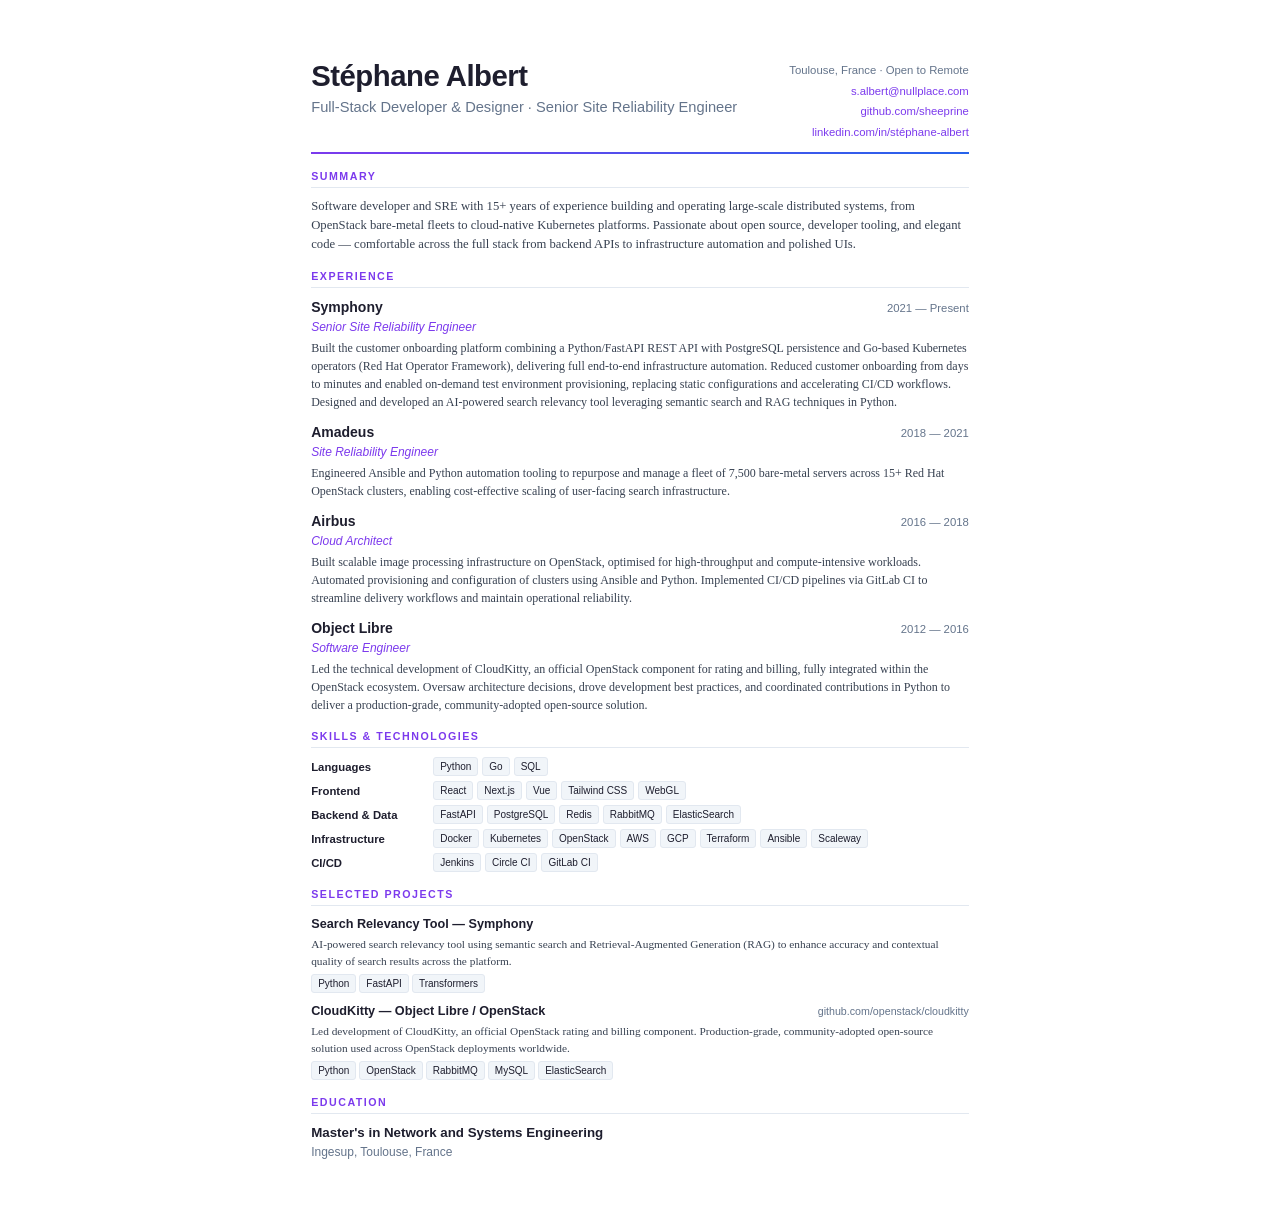
==== resume.html @ 36e1dfba "Initial commit" ====
<!DOCTYPE html>
<html lang="en">
<head>
  <meta charset="UTF-8" />
  <meta name="viewport" content="width=device-width, initial-scale=1.0" />
  <title>Stéphane Albert — Resume</title>
  <style>
    *, *::before, *::after { box-sizing: border-box; margin: 0; padding: 0; }

    :root {
      --accent: #7c3aed;
      --accent2: #2563eb;
      --text: #1e1e2e;
      --muted: #64748b;
      --border: #e2e8f0;
      --bg-tag: #f1f5f9;
    }

    body {
      font-family: 'Georgia', 'Times New Roman', serif;
      font-size: 10.5pt;
      color: var(--text);
      background: #fff;
      line-height: 1.5;
    }

    /* ── Page layout ── */
    .page {
      width: 210mm;
      min-height: 297mm;
      padding: 16mm 18mm 14mm;
      margin: 0 auto;
    }

    @media print {
      @page { size: A4; margin: 0; }
      .page { padding: 16mm 18mm 14mm; }
      body { -webkit-print-color-adjust: exact; print-color-adjust: exact; }
    }

    /* ── Header ── */
    header {
      display: flex;
      justify-content: space-between;
      align-items: flex-start;
      border-bottom: 2px solid transparent;
      border-image: linear-gradient(90deg, var(--accent), var(--accent2)) 1;
      padding-bottom: 10px;
      margin-bottom: 14px;
      gap: 16px;
    }

    .header-name h1 {
      font-size: 22pt;
      font-weight: 700;
      font-family: 'Arial', sans-serif;
      letter-spacing: -0.5px;
      line-height: 1.1;
    }

    .header-name h2 {
      font-size: 11pt;
      font-weight: 400;
      color: var(--muted);
      font-family: 'Arial', sans-serif;
      margin-top: 3px;
    }

    .header-contact {
      text-align: right;
      font-size: 8.5pt;
      color: var(--muted);
      font-family: 'Arial', sans-serif;
      line-height: 1.8;
    }

    .header-contact a {
      color: var(--accent);
      text-decoration: none;
    }

    /* ── Section ── */
    section { margin-bottom: 14px; }

    .section-heading {
      font-family: 'Arial', sans-serif;
      font-size: 8pt;
      font-weight: 700;
      text-transform: uppercase;
      letter-spacing: 1.5px;
      color: var(--accent);
      border-bottom: 1px solid var(--border);
      padding-bottom: 3px;
      margin-bottom: 9px;
    }

    /* ── Summary ── */
    .summary p { font-size: 9.5pt; color: #374151; }

    /* ── Experience ── */
    .exp-item { margin-bottom: 11px; }
    .exp-item:last-child { margin-bottom: 0; }

    .exp-header {
      display: flex;
      justify-content: space-between;
      align-items: baseline;
      gap: 8px;
    }

    .exp-company {
      font-family: 'Arial', sans-serif;
      font-size: 10.5pt;
      font-weight: 700;
    }

    .exp-period {
      font-family: 'Arial', sans-serif;
      font-size: 8.5pt;
      color: var(--muted);
      white-space: nowrap;
    }

    .exp-role {
      font-family: 'Arial', sans-serif;
      font-size: 9pt;
      color: var(--accent);
      font-style: italic;
      margin-bottom: 3px;
    }

    .exp-desc {
      font-size: 9pt;
      color: #374151;
    }

    /* ── Skills ── */
    .skills-grid {
      display: grid;
      grid-template-columns: 110px 1fr;
      gap: 5px 12px;
    }

    .skill-label {
      font-family: 'Arial', sans-serif;
      font-size: 8.5pt;
      font-weight: 700;
      color: var(--text);
      padding-top: 2px;
    }

    .skill-tags {
      display: flex;
      flex-wrap: wrap;
      gap: 4px;
      align-items: center;
    }

    .tag {
      font-family: 'Arial', sans-serif;
      font-size: 7.5pt;
      background: var(--bg-tag);
      color: var(--text);
      border: 1px solid var(--border);
      border-radius: 3px;
      padding: 1px 6px;
    }

    /* ── Projects ── */
    .project-item { margin-bottom: 9px; }
    .project-item:last-child { margin-bottom: 0; }

    .project-header {
      display: flex;
      justify-content: space-between;
      align-items: baseline;
      gap: 8px;
    }

    .project-title {
      font-family: 'Arial', sans-serif;
      font-size: 9.5pt;
      font-weight: 700;
    }

    .project-desc {
      font-size: 8.5pt;
      color: #374151;
      margin-top: 2px;
    }

    .project-tags {
      display: flex;
      flex-wrap: wrap;
      gap: 3px;
      margin-top: 4px;
    }

    /* ── Education ── */
    .edu-header {
      display: flex;
      justify-content: space-between;
      align-items: baseline;
    }

    .edu-degree {
      font-family: 'Arial', sans-serif;
      font-size: 10pt;
      font-weight: 700;
    }

    .edu-school {
      font-family: 'Arial', sans-serif;
      font-size: 9pt;
      color: var(--muted);
    }
  </style>
</head>
<body>
<div class="page">

  <!-- Header -->
  <header>
    <div class="header-name">
      <h1>Stéphane Albert</h1>
      <h2>Full-Stack Developer &amp; Designer · Senior Site Reliability Engineer</h2>
    </div>
    <div class="header-contact">
      <div>Toulouse, France · Open to Remote</div>
      <div><a href="mailto:s.albert@nullplace.com">s.albert@nullplace.com</a></div>
      <div><a href="https://github.com/sheeprine">github.com/sheeprine</a></div>
      <div><a href="https://www.linkedin.com/in/stéphane-albert-a486a2100/">linkedin.com/in/stéphane-albert</a></div>
    </div>
  </header>

  <!-- Summary -->
  <section class="summary">
    <h3 class="section-heading">Summary</h3>
    <p>
      Software developer and SRE with 15+ years of experience building and operating large-scale distributed
      systems, from OpenStack bare-metal fleets to cloud-native Kubernetes platforms. Passionate about
      open source, developer tooling, and elegant code — comfortable across the full stack from backend
      APIs to infrastructure automation and polished UIs.
    </p>
  </section>

  <!-- Experience -->
  <section>
    <h3 class="section-heading">Experience</h3>

    <div class="exp-item">
      <div class="exp-header">
        <span class="exp-company">Symphony</span>
        <span class="exp-period">2021 — Present</span>
      </div>
      <div class="exp-role">Senior Site Reliability Engineer</div>
      <p class="exp-desc">
        Built the customer onboarding platform combining a Python/FastAPI REST API with PostgreSQL
        persistence and Go-based Kubernetes operators (Red Hat Operator Framework), delivering
        full end-to-end infrastructure automation. Reduced customer onboarding from days to minutes
        and enabled on-demand test environment provisioning, replacing static configurations and
        accelerating CI/CD workflows. Designed and developed an AI-powered search relevancy tool
        leveraging semantic search and RAG techniques in Python.
      </p>
    </div>

    <div class="exp-item">
      <div class="exp-header">
        <span class="exp-company">Amadeus</span>
        <span class="exp-period">2018 — 2021</span>
      </div>
      <div class="exp-role">Site Reliability Engineer</div>
      <p class="exp-desc">
        Engineered Ansible and Python automation tooling to repurpose and manage a fleet of 7,500
        bare-metal servers across 15+ Red Hat OpenStack clusters, enabling cost-effective scaling
        of user-facing search infrastructure.
      </p>
    </div>

    <div class="exp-item">
      <div class="exp-header">
        <span class="exp-company">Airbus</span>
        <span class="exp-period">2016 — 2018</span>
      </div>
      <div class="exp-role">Cloud Architect</div>
      <p class="exp-desc">
        Built scalable image processing infrastructure on OpenStack, optimised for high-throughput
        and compute-intensive workloads. Automated provisioning and configuration of clusters using
        Ansible and Python. Implemented CI/CD pipelines via GitLab CI to streamline delivery
        workflows and maintain operational reliability.
      </p>
    </div>

    <div class="exp-item">
      <div class="exp-header">
        <span class="exp-company">Object Libre</span>
        <span class="exp-period">2012 — 2016</span>
      </div>
      <div class="exp-role">Software Engineer</div>
      <p class="exp-desc">
        Led the technical development of CloudKitty, an official OpenStack component for rating
        and billing, fully integrated within the OpenStack ecosystem. Oversaw architecture
        decisions, drove development best practices, and coordinated contributions in Python to
        deliver a production-grade, community-adopted open-source solution.
      </p>
    </div>
  </section>

  <!-- Skills -->
  <section>
    <h3 class="section-heading">Skills &amp; Technologies</h3>
    <div class="skills-grid">
      <div class="skill-label">Languages</div>
      <div class="skill-tags">
        <span class="tag">Python</span>
        <span class="tag">Go</span>
        <span class="tag">SQL</span>
      </div>

      <div class="skill-label">Frontend</div>
      <div class="skill-tags">
        <span class="tag">React</span>
        <span class="tag">Next.js</span>
        <span class="tag">Vue</span>
        <span class="tag">Tailwind CSS</span>
        <span class="tag">WebGL</span>
      </div>

      <div class="skill-label">Backend &amp; Data</div>
      <div class="skill-tags">
        <span class="tag">FastAPI</span>
        <span class="tag">PostgreSQL</span>
        <span class="tag">Redis</span>
        <span class="tag">RabbitMQ</span>
        <span class="tag">ElasticSearch</span>
      </div>

      <div class="skill-label">Infrastructure</div>
      <div class="skill-tags">
        <span class="tag">Docker</span>
        <span class="tag">Kubernetes</span>
        <span class="tag">OpenStack</span>
        <span class="tag">AWS</span>
        <span class="tag">GCP</span>
        <span class="tag">Terraform</span>
        <span class="tag">Ansible</span>
        <span class="tag">Scaleway</span>
      </div>

      <div class="skill-label">CI/CD</div>
      <div class="skill-tags">
        <span class="tag">Jenkins</span>
        <span class="tag">Circle CI</span>
        <span class="tag">GitLab CI</span>
      </div>
    </div>
  </section>

  <!-- Selected Projects -->
  <section>
    <h3 class="section-heading">Selected Projects</h3>

    <div class="project-item">
      <div class="project-header">
        <span class="project-title">Search Relevancy Tool — Symphony</span>
      </div>
      <p class="project-desc">
        AI-powered search relevancy tool using semantic search and Retrieval-Augmented Generation (RAG)
        to enhance accuracy and contextual quality of search results across the platform.
      </p>
      <div class="project-tags">
        <span class="tag">Python</span><span class="tag">FastAPI</span><span class="tag">Transformers</span>
      </div>
    </div>

    <div class="project-item">
      <div class="project-header">
        <span class="project-title">CloudKitty — Object Libre / OpenStack</span>
        <span style="font-size:8pt; color: var(--muted); font-family: Arial, sans-serif;">github.com/openstack/cloudkitty</span>
      </div>
      <p class="project-desc">
        Led development of CloudKitty, an official OpenStack rating and billing component.
        Production-grade, community-adopted open-source solution used across OpenStack deployments worldwide.
      </p>
      <div class="project-tags">
        <span class="tag">Python</span><span class="tag">OpenStack</span><span class="tag">RabbitMQ</span><span class="tag">MySQL</span><span class="tag">ElasticSearch</span>
      </div>
    </div>
  </section>

  <!-- Education -->
  <section>
    <h3 class="section-heading">Education</h3>
    <div class="edu-header">
      <span class="edu-degree">Master's in Network and Systems Engineering</span>
    </div>
    <div class="edu-school">Ingesup, Toulouse, France</div>
  </section>

</div>
</body>
</html>
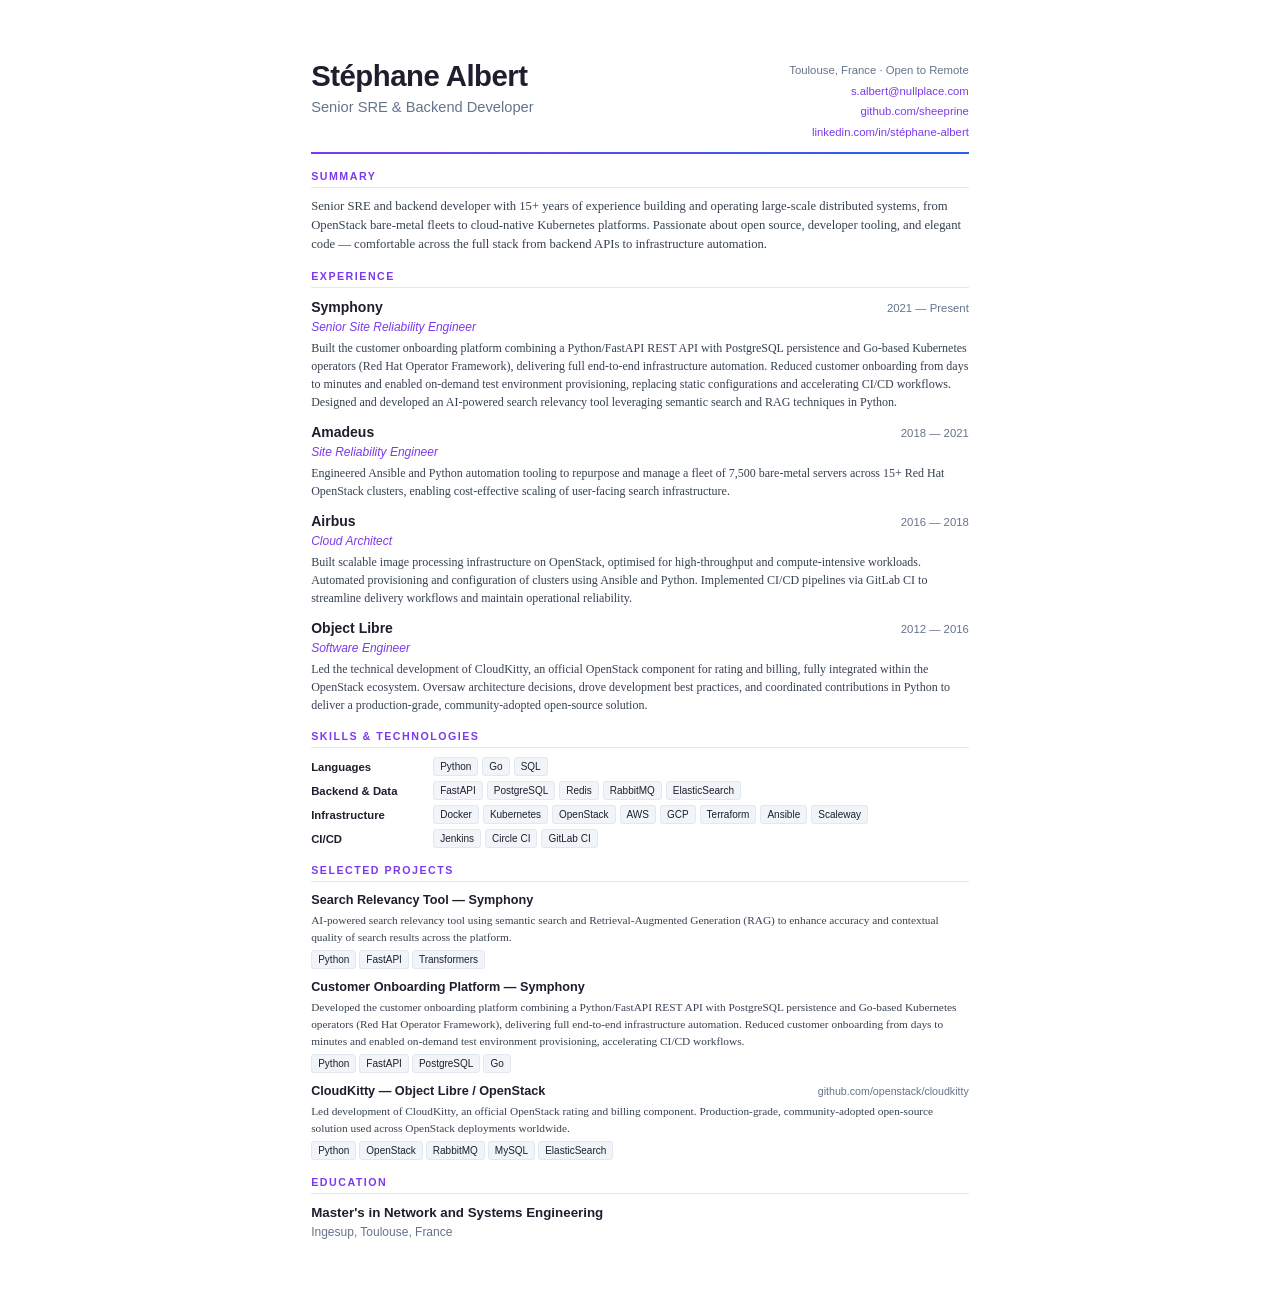
==== commit e757ae1e: "Update resume" ====
--- a/resume.html
+++ b/resume.html
@@ -223,7 +223,7 @@
   <header>
     <div class="header-name">
       <h1>Stéphane Albert</h1>
-      <h2>Full-Stack Developer &amp; Designer · Senior Site Reliability Engineer</h2>
+      <h2>Senior SRE &amp; Backend Developer</h2>
     </div>
     <div class="header-contact">
       <div>Toulouse, France · Open to Remote</div>
@@ -237,10 +237,10 @@
   <section class="summary">
     <h3 class="section-heading">Summary</h3>
     <p>
-      Software developer and SRE with 15+ years of experience building and operating large-scale distributed
-      systems, from OpenStack bare-metal fleets to cloud-native Kubernetes platforms. Passionate about
-      open source, developer tooling, and elegant code — comfortable across the full stack from backend
-      APIs to infrastructure automation and polished UIs.
+      Senior SRE and backend developer with 15+ years of experience building and operating large-scale
+      distributed systems, from OpenStack bare-metal fleets to cloud-native Kubernetes platforms. Passionate
+      about open source, developer tooling, and elegant code — comfortable across the full stack from backend
+      APIs to infrastructure automation.
     </p>
   </section>
 
@@ -315,15 +315,6 @@
         <span class="tag">Python</span>
         <span class="tag">Go</span>
         <span class="tag">SQL</span>
-      </div>
-
-      <div class="skill-label">Frontend</div>
-      <div class="skill-tags">
-        <span class="tag">React</span>
-        <span class="tag">Next.js</span>
-        <span class="tag">Vue</span>
-        <span class="tag">Tailwind CSS</span>
-        <span class="tag">WebGL</span>
       </div>
 
       <div class="skill-label">Backend &amp; Data</div>
@@ -375,6 +366,21 @@
 
     <div class="project-item">
       <div class="project-header">
+        <span class="project-title">Customer Onboarding Platform — Symphony</span>
+      </div>
+      <p class="project-desc">
+        Developed the customer onboarding platform combining a Python/FastAPI REST API with PostgreSQL
+        persistence and Go-based Kubernetes operators (Red Hat Operator Framework), delivering full
+        end-to-end infrastructure automation. Reduced customer onboarding from days to minutes and
+        enabled on-demand test environment provisioning, accelerating CI/CD workflows.
+      </p>
+      <div class="project-tags">
+        <span class="tag">Python</span><span class="tag">FastAPI</span><span class="tag">PostgreSQL</span><span class="tag">Go</span>
+      </div>
+    </div>
+
+    <div class="project-item">
+      <div class="project-header">
         <span class="project-title">CloudKitty — Object Libre / OpenStack</span>
         <span style="font-size:8pt; color: var(--muted); font-family: Arial, sans-serif;">github.com/openstack/cloudkitty</span>
       </div>
